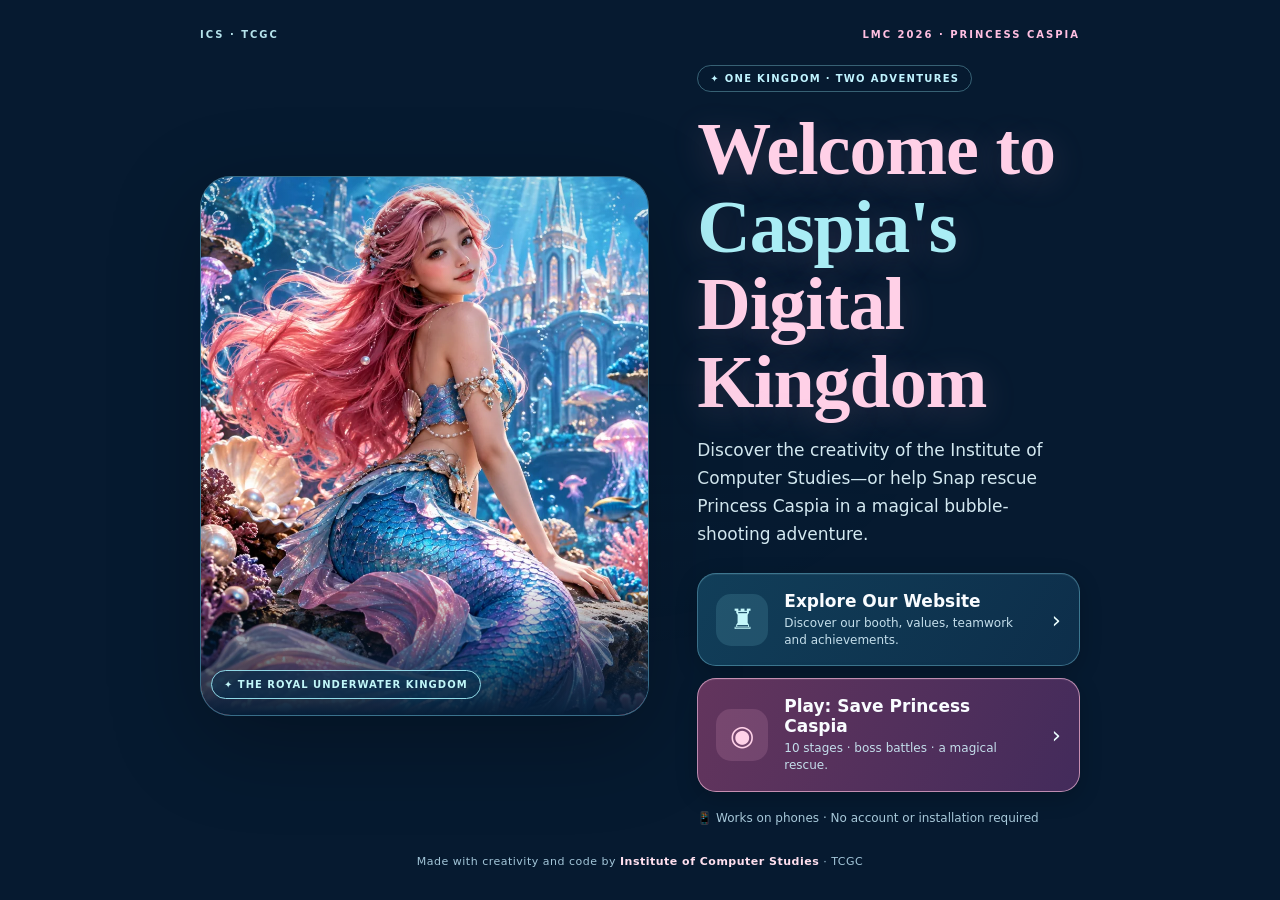
==== index.html @ 9cb760ee "Initial Caspia V12.2 OpenCode project" ====
<!doctype html><html lang="en"><head><meta charset="utf-8"><meta name="viewport" content="width=device-width,initial-scale=1,viewport-fit=cover"><meta name="theme-color" content="#051d33"><title>Caspia's Digital Kingdom | ICS · TCGC</title><style>
:root{color-scheme:dark;--pink:#ffd0e7;--aqua:#b4f0f7}*{box-sizing:border-box}html,body{margin:0;min-height:100%;font-family:system-ui,-apple-system,"Segoe UI",sans-serif;color:#f1fbff;background:#06182c}body{overflow-x:hidden;background:radial-gradient(ellipse at 40% -20%,#2d769b,transparent 70%),linear-gradient(150deg,#06182c,#0c2a46 60%,#0c1d38)}body:before{content:"";position:fixed;inset:0;pointer-events:none;background:repeating-radial-gradient(circle at 52% 90%,transparent 0 38px,#9feaff08 39px 40px);mask-image:linear-gradient(to top,#000,transparent 60%)}.portal{width:min(980px,100%);margin:0 auto;min-height:100dvh;padding:22px clamp(17px,5vw,50px) 25px;display:flex;flex-direction:column;justify-content:center}.topline{display:flex;align-items:center;justify-content:space-between;gap:12px;font-size:10px;letter-spacing:2px;color:#b5e3eb;font-weight:800;text-transform:uppercase}.topline span:last-child{color:#ffbfe1}.stage{margin:25px auto 14px;width:100%;display:grid;grid-template-columns:1.08fr .92fr;gap:clamp(14px,4vw,48px);align-items:center}.hero-image{position:relative;isolation:isolate;display:flex;justify-content:center;align-items:center;aspect-ratio:4/4.8;max-height:640px;overflow:hidden;border-radius:31px;background:radial-gradient(circle,#236a83,#0a2c4d);border:1px solid #88d9e85c;box-shadow:inset 0 0 80px #57c8d626,0 25px 90px #0004}.hero-image:after{content:"";position:absolute;inset:0;background:linear-gradient(0deg,#061e38 0%,transparent 25%,transparent 80%,#0e3f5a25);pointer-events:none}.hero-image img{width:100%;height:100%;object-fit:cover;object-position:50% 25%;filter:saturate(1.03)}.hero-image .gem{position:absolute;left:10px;bottom:16px;z-index:2;display:flex;align-items:center;gap:6px;padding:8px 12px;background:#082c4ba8;border:1px solid #90d8e6;border-radius:100px;font-size:10px;letter-spacing:1px;font-weight:850;color:#c1f6f8}.bubble{position:fixed;border:1px solid #a8eefe42;border-radius:50%;pointer-events:none;animation:float 12s linear infinite;bottom:-50px;left:var(--x);width:var(--s);height:var(--s);animation-delay:var(--d);z-index:3;box-shadow:inset 6px 6px 10px #fff1}@keyframes float{to{transform:translateY(-125vh) translateX(60px)}}.hero-copy .label{font-size:11px;letter-spacing:3px;font-weight:850;color:#a6eaf1;text-transform:uppercase}.hero-copy h1{font-family:Georgia,'Times New Roman',serif;color:var(--pink);font-size:clamp(41px,5.8vw,74px);line-height:1.05;letter-spacing:-1px;margin:14px 0 14px;text-wrap:balance;text-shadow:0 6px 35px #ff9dc02d}.hero-copy h1 em{font-style:normal;color:#a9edf5}.hero-copy>p{color:#d4e9f1;font-size:clamp(13px,2vw,17px);line-height:1.65;margin:0 0 25px;max-width:450px}.choices{display:grid;gap:12px}.choice{position:relative;display:flex;align-items:center;gap:16px;padding:17px 18px;text-decoration:none;color:#f9fcff;border-radius:19px;background:linear-gradient(120deg,#113e59,#0d2e4a);border:1px solid #79c9dd6b;box-shadow:inset 0 1px 0 #fff1,0 6px 22px #0003;transition:transform .2s,border-color .2s,box-shadow .2s}.choice:active{transform:scale(.98)}.choice:hover,.choice:focus-visible{transform:translateY(-2px);border-color:#cbf3fc;box-shadow:0 8px 36px #61d0fa36}.choice.game{background:linear-gradient(115deg,#63355d,#432b5b);border-color:#ffc3e1a3}.choice.game:hover{border-color:#ffe3f1;box-shadow:0 8px 36px #ff96d94d}.ico{width:52px;height:52px;flex-shrink:0;border-radius:15px;display:grid;place-items:center;background:#81d9e725;color:#c4f7fb;font-size:28px}.game .ico{background:#ffb4da24;color:#ffd1e8}.choice strong{display:block;font-size:17px}.choice small{display:block;font-size:12px;color:#c4deeb;margin-top:4px;line-height:1.4}.chevron{margin-left:auto;font-size:23px;color:#ecffff}.footer{margin-top:14px;font-size:11px;letter-spacing:.5px;text-align:center;color:#a3c6d9}.footer strong{color:#ffe0ef}.tiny{font-size:12px;color:#a9cadb;margin-top:17px;line-height:1.5}.badge{display:inline-flex;gap:6px;align-items:center;color:#c0f4ff;font-size:10px;letter-spacing:1.3px;font-weight:850;text-transform:uppercase;border:1px solid #89d6e360;border-radius:100px;padding:7px 12px;margin-bottom:5px}
@media(max-width:680px){.portal{padding:13px 18px 23px;justify-content:flex-start}.topline{letter-spacing:1.1px;font-size:9px}.stage{display:flex;flex-direction:column;gap:14px;margin:16px 0 0}.hero-image{width:min(92%,350px);height:clamp(210px,38dvh,345px);aspect-ratio:auto;border-radius:23px}.hero-image img{object-position:50% 31%}.hero-image .gem{font-size:9px}.hero-copy{width:100%;text-align:center}.hero-copy h1{font-size:clamp(32px,8.5vw,46px);margin:8px 0}.hero-copy .label{font-size:9px}.hero-copy>p{font-size:13px;line-height:1.4;margin:9px auto 16px;max-width:380px}.choices{gap:9px}.choice{padding:12px 15px;text-align:left;border-radius:15px;gap:12px}.ico{width:43px;height:43px;font-size:23px}.choice strong{font-size:15px}.choice small{font-size:11px}.tiny{font-size:10px;margin:12px 0 0}.footer{margin:10px 0 0}}@media(max-height:680px) and (max-width:680px){.hero-image{height:27dvh;min-height:156px}.portal{padding-top:8px}.stage{margin-top:10px}.hero-copy h1{font-size:32px}.hero-copy>p{margin-bottom:10px}.choice{padding:8px 12px}.ico{width:38px;height:38px}}@media(prefers-reduced-motion:reduce){.bubble{display:none}.choice{transition:none}}


/* V12.1 · Cinematic welcome refinements */
body{background:#061a30}
body:before{content:'';pointer-events:none;position:fixed;inset:0;z-index:0;background:radial-gradient(ellipse at 48% 28%,#7de4ef11,transparent 44%);animation:welcome-aura 8s ease-in-out infinite alternate}
@keyframes welcome-aura{to{opacity:.38;transform:scale(1.1)}}
a[href*="game.html"]{transition:transform .22s ease,box-shadow .22s ease,filter .22s ease}
a[href*="game.html"]:hover{transform:translateY(-4px);filter:brightness(1.1);box-shadow:0 15px 40px #ff9ac655}
@media(prefers-reduced-motion:reduce){body:before{animation:none}a[href*="game.html"]{transition:none}}

</style></head><body>
<div class="bubble" style="--x:12%;--s:27px;--d:-4s"></div><div class="bubble" style="--x:79%;--s:17px;--d:-7s"></div><div class="bubble" style="--x:45%;--s:34px;--d:-10s"></div>
<main class="portal"><div class="topline"><span>ICS · TCGC</span><span>LMC 2026 · PRINCESS CASPIA</span></div><div class="stage"><div class="hero-image"><img src="[data-uri]" alt="Princess Caspia with long pink hair and a blue outfit in her glowing underwater kingdom"/><div class="gem">✦ THE ROYAL UNDERWATER KINGDOM</div></div><div class="hero-copy"><span class="badge">✦ ONE KINGDOM · TWO ADVENTURES</span><h1>Welcome to<br/><em>Caspia's</em><br/>Digital Kingdom</h1><p>Discover the creativity of the Institute of Computer Studies—or help Snap rescue Princess Caspia in a magical bubble-shooting adventure.</p><nav class="choices" aria-label="Choose your adventure"><a class="choice" href="kingdom.html"><span class="ico" aria-hidden="true">♜</span><span><strong>Explore Our Website</strong><small>Discover our booth, values, teamwork and achievements.</small></span><span class="chevron" aria-hidden="true">›</span></a><a class="choice game" href="game.html"><span class="ico" aria-hidden="true">◉</span><span><strong>Play: Save Princess Caspia</strong><small>10 stages · boss battles · a magical rescue.</small></span><span class="chevron" aria-hidden="true">›</span></a></nav><div class="tiny">📱 Works on phones · No account or installation required</div></div></div><footer class="footer">Made with creativity and code by <strong>Institute of Computer Studies</strong> · TCGC</footer></main></body></html>
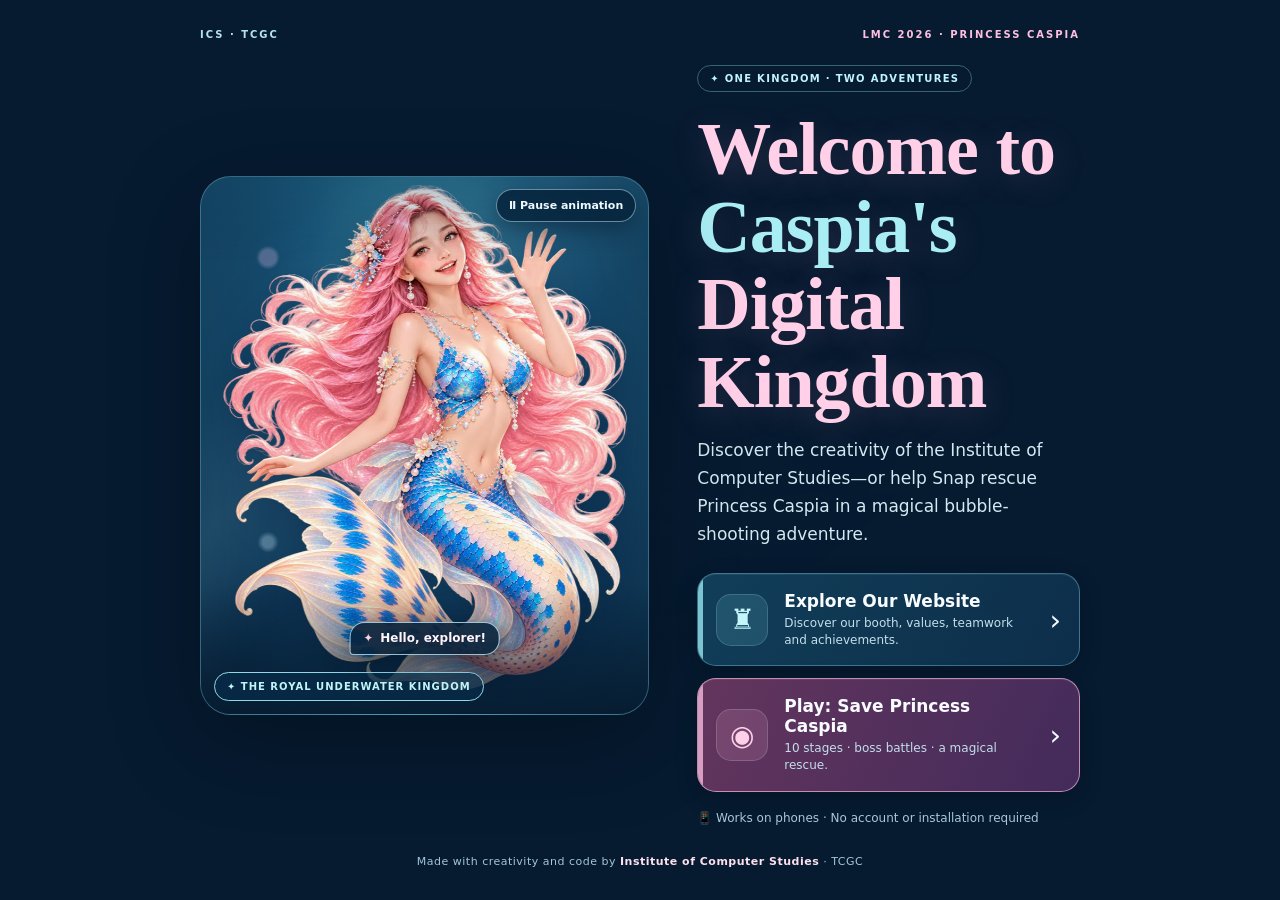
==== commit 9d181b52: "Launch Caspia Digital Kingdom V14.5" ====
--- a/index.html
+++ b/index.html
@@ -1,4 +1,5 @@
-<!doctype html><html lang="en"><head><meta charset="utf-8"><meta name="viewport" content="width=device-width,initial-scale=1,viewport-fit=cover"><meta name="theme-color" content="#051d33"><title>Caspia's Digital Kingdom | ICS · TCGC</title><style>
+<!DOCTYPE html>
+<html lang="en"><head><meta charset="utf-8"/><meta content="width=device-width,initial-scale=1,viewport-fit=cover" name="viewport"/><meta content="#051d33" name="theme-color"/><title>Caspia's Digital Kingdom | ICS · TCGC</title><style>
 :root{color-scheme:dark;--pink:#ffd0e7;--aqua:#b4f0f7}*{box-sizing:border-box}html,body{margin:0;min-height:100%;font-family:system-ui,-apple-system,"Segoe UI",sans-serif;color:#f1fbff;background:#06182c}body{overflow-x:hidden;background:radial-gradient(ellipse at 40% -20%,#2d769b,transparent 70%),linear-gradient(150deg,#06182c,#0c2a46 60%,#0c1d38)}body:before{content:"";position:fixed;inset:0;pointer-events:none;background:repeating-radial-gradient(circle at 52% 90%,transparent 0 38px,#9feaff08 39px 40px);mask-image:linear-gradient(to top,#000,transparent 60%)}.portal{width:min(980px,100%);margin:0 auto;min-height:100dvh;padding:22px clamp(17px,5vw,50px) 25px;display:flex;flex-direction:column;justify-content:center}.topline{display:flex;align-items:center;justify-content:space-between;gap:12px;font-size:10px;letter-spacing:2px;color:#b5e3eb;font-weight:800;text-transform:uppercase}.topline span:last-child{color:#ffbfe1}.stage{margin:25px auto 14px;width:100%;display:grid;grid-template-columns:1.08fr .92fr;gap:clamp(14px,4vw,48px);align-items:center}.hero-image{position:relative;isolation:isolate;display:flex;justify-content:center;align-items:center;aspect-ratio:4/4.8;max-height:640px;overflow:hidden;border-radius:31px;background:radial-gradient(circle,#236a83,#0a2c4d);border:1px solid #88d9e85c;box-shadow:inset 0 0 80px #57c8d626,0 25px 90px #0004}.hero-image:after{content:"";position:absolute;inset:0;background:linear-gradient(0deg,#061e38 0%,transparent 25%,transparent 80%,#0e3f5a25);pointer-events:none}.hero-image img{width:100%;height:100%;object-fit:cover;object-position:50% 25%;filter:saturate(1.03)}.hero-image .gem{position:absolute;left:10px;bottom:16px;z-index:2;display:flex;align-items:center;gap:6px;padding:8px 12px;background:#082c4ba8;border:1px solid #90d8e6;border-radius:100px;font-size:10px;letter-spacing:1px;font-weight:850;color:#c1f6f8}.bubble{position:fixed;border:1px solid #a8eefe42;border-radius:50%;pointer-events:none;animation:float 12s linear infinite;bottom:-50px;left:var(--x);width:var(--s);height:var(--s);animation-delay:var(--d);z-index:3;box-shadow:inset 6px 6px 10px #fff1}@keyframes float{to{transform:translateY(-125vh) translateX(60px)}}.hero-copy .label{font-size:11px;letter-spacing:3px;font-weight:850;color:#a6eaf1;text-transform:uppercase}.hero-copy h1{font-family:Georgia,'Times New Roman',serif;color:var(--pink);font-size:clamp(41px,5.8vw,74px);line-height:1.05;letter-spacing:-1px;margin:14px 0 14px;text-wrap:balance;text-shadow:0 6px 35px #ff9dc02d}.hero-copy h1 em{font-style:normal;color:#a9edf5}.hero-copy>p{color:#d4e9f1;font-size:clamp(13px,2vw,17px);line-height:1.65;margin:0 0 25px;max-width:450px}.choices{display:grid;gap:12px}.choice{position:relative;display:flex;align-items:center;gap:16px;padding:17px 18px;text-decoration:none;color:#f9fcff;border-radius:19px;background:linear-gradient(120deg,#113e59,#0d2e4a);border:1px solid #79c9dd6b;box-shadow:inset 0 1px 0 #fff1,0 6px 22px #0003;transition:transform .2s,border-color .2s,box-shadow .2s}.choice:active{transform:scale(.98)}.choice:hover,.choice:focus-visible{transform:translateY(-2px);border-color:#cbf3fc;box-shadow:0 8px 36px #61d0fa36}.choice.game{background:linear-gradient(115deg,#63355d,#432b5b);border-color:#ffc3e1a3}.choice.game:hover{border-color:#ffe3f1;box-shadow:0 8px 36px #ff96d94d}.ico{width:52px;height:52px;flex-shrink:0;border-radius:15px;display:grid;place-items:center;background:#81d9e725;color:#c4f7fb;font-size:28px}.game .ico{background:#ffb4da24;color:#ffd1e8}.choice strong{display:block;font-size:17px}.choice small{display:block;font-size:12px;color:#c4deeb;margin-top:4px;line-height:1.4}.chevron{margin-left:auto;font-size:23px;color:#ecffff}.footer{margin-top:14px;font-size:11px;letter-spacing:.5px;text-align:center;color:#a3c6d9}.footer strong{color:#ffe0ef}.tiny{font-size:12px;color:#a9cadb;margin-top:17px;line-height:1.5}.badge{display:inline-flex;gap:6px;align-items:center;color:#c0f4ff;font-size:10px;letter-spacing:1.3px;font-weight:850;text-transform:uppercase;border:1px solid #89d6e360;border-radius:100px;padding:7px 12px;margin-bottom:5px}
 @media(max-width:680px){.portal{padding:13px 18px 23px;justify-content:flex-start}.topline{letter-spacing:1.1px;font-size:9px}.stage{display:flex;flex-direction:column;gap:14px;margin:16px 0 0}.hero-image{width:min(92%,350px);height:clamp(210px,38dvh,345px);aspect-ratio:auto;border-radius:23px}.hero-image img{object-position:50% 31%}.hero-image .gem{font-size:9px}.hero-copy{width:100%;text-align:center}.hero-copy h1{font-size:clamp(32px,8.5vw,46px);margin:8px 0}.hero-copy .label{font-size:9px}.hero-copy>p{font-size:13px;line-height:1.4;margin:9px auto 16px;max-width:380px}.choices{gap:9px}.choice{padding:12px 15px;text-align:left;border-radius:15px;gap:12px}.ico{width:43px;height:43px;font-size:23px}.choice strong{font-size:15px}.choice small{font-size:11px}.tiny{font-size:10px;margin:12px 0 0}.footer{margin:10px 0 0}}@media(max-height:680px) and (max-width:680px){.hero-image{height:27dvh;min-height:156px}.portal{padding-top:8px}.stage{margin-top:10px}.hero-copy h1{font-size:32px}.hero-copy>p{margin-bottom:10px}.choice{padding:8px 12px}.ico{width:38px;height:38px}}@media(prefers-reduced-motion:reduce){.bubble{display:none}.choice{transition:none}}
 
@@ -11,6 +12,65 @@
 a[href*="game.html"]:hover{transform:translateY(-4px);filter:brightness(1.1);box-shadow:0 15px 40px #ff9ac655}
 @media(prefers-reduced-motion:reduce){body:before{animation:none}a[href*="game.html"]{transition:none}}
 
+
+
+/* V14.4: living homepage — pose sequence and welcoming calls to action. */
+.hero-image{background:radial-gradient(ellipse at 50% 18%,#3b8ba2 0%,#1a5578 37%,#07223f 100%);contain:layout paint;}
+.hero-image::before{content:"";position:absolute;inset:0;z-index:0;background:
+ radial-gradient(circle at 15% 15%,#ffccf842 0 1.3%,transparent 2%),
+ radial-gradient(circle at 82% 31%,#b3f6ff77 0 .9%,transparent 1.5%),
+ radial-gradient(circle at 15% 68%,#c8edff5c 0 1%,transparent 2%),
+ radial-gradient(circle at 75% 77%,#ffffff4d 0 1.7%,transparent 2%),
+ linear-gradient(135deg,transparent 23%,#b2f1ff16 37%,transparent 53%);pointer-events:none}
+.hero-image:after{z-index:2;background:linear-gradient(0deg,#05182bd6,transparent 24%,transparent 84%,#0c37564a)}
+.hero-image .caspia-pose{position:absolute;inset:0;display:block;width:100%;height:100%;object-fit:contain;object-position:center 53%;padding:8px 0 24px;opacity:0;pointer-events:none;z-index:1;transform:translate3d(0,10px,0) scale(.976);transition:opacity .66s ease,transform 1.15s cubic-bezier(.22,.61,.36,1);filter:drop-shadow(0 18px 22px #061c3a7a);will-change:opacity,transform;}
+.hero-image .caspia-pose.is-active{opacity:1;transform:translate3d(0,0,0) scale(1)}
+.hero-image .caspia-pose.is-active[data-pose="wave"]{animation:caspia-wiggle 2.2s ease-in-out both}
+.hero-image .caspia-pose.is-active[data-pose="comb"]{animation:caspia-hair-sway 2.4s ease-in-out both}
+@keyframes caspia-wiggle{0%,100%{transform:translate3d(0,0,0) rotate(0)}28%{transform:translate3d(0,-5px,0) rotate(-1deg)}63%{transform:translate3d(0,-7px,0) rotate(.9deg)}}
+@keyframes caspia-hair-sway{0%,100%{transform:translate3d(0,0,0)}50%{transform:translate3d(0,-7px,0) rotate(.5deg)}}
+.caspia-greeting{position:absolute;bottom:59px;left:50%;translate:-50% 0;z-index:4;max-width:calc(100% - 30px);width:max-content;padding:8px 13px;border:1px solid #c9efffc4;border-radius:15px 15px 15px 4px;background:#08243de6;color:#fff4fa;font-size:12px;font-weight:700;box-shadow:0 6px 25px #00152788;line-height:1.25;text-align:center;text-wrap:balance;pointer-events:none}
+.caspia-greeting:before{content:'✦';margin-right:7px;color:#ffcedf}
+.caspia-motion-control{position:absolute;top:12px;right:12px;z-index:5;border:1px solid #c1ebff81;background:#06233cdc;color:#effaff;border-radius:100px;padding:9px 12px;font:750 11px system-ui;cursor:pointer;box-shadow:0 8px 22px #06182b77}
+.caspia-motion-control:hover,.caspia-motion-control:focus-visible{background:#165578;outline:2px solid #c3eafa;outline-offset:2px}
+.hero-image .gem{z-index:4;left:13px;bottom:13px}
+.choice{overflow:hidden;isolation:isolate;min-height:92px;outline-offset:4px;}
+.choice::before{content:"";position:absolute;inset:0 auto 0 0;width:5px;background:#9ff0fa;opacity:.75;transition:width .2s,opacity .2s;z-index:-1}
+.choice.game::before{background:#ffc2e5}
+.choice::after{content:"";position:absolute;top:-60%;left:-130%;height:240%;width:60%;background:linear-gradient(90deg,transparent,#ffffff0d,transparent);transform:rotate(15deg);transition:left .5s ease;pointer-events:none}
+.choice:hover::after,.choice:focus-visible::after{left:130%}
+.choice .ico{transition:transform .22s ease,box-shadow .22s ease;border:1px solid #d5fdff2a}
+.choice:hover .ico,.choice:focus-visible .ico{transform:scale(1.06);box-shadow:0 0 20px #8beaf331}
+.choice .chevron{transition:transform .22s ease;color:#f3fcff;font-size:29px}
+.choice:hover .chevron,.choice:focus-visible .chevron{transform:translateX(5px)}
+.choice:focus-visible{outline:3px solid #f4e8ff}
+.hero-copy>.tiny{text-align:left}
+@media(max-width:680px){.hero-image .caspia-pose{object-position:center 48%;padding:2px 0 14px}.caspia-greeting{bottom:47px;font-size:10px;padding:6px 10px}.caspia-motion-control{top:8px;right:8px;padding:7px 9px;font-size:10px}.choice{min-height:69px}.hero-copy>.tiny{text-align:center}}
+@media(max-height:680px) and (max-width:680px){.caspia-greeting{bottom:35px}.hero-image .gem{padding:5px 8px;bottom:5px}}
+@media(prefers-reduced-motion:reduce){.hero-image .caspia-pose{transition:none!important;animation:none!important;will-change:auto!important}.choice:before,.choice:after,.choice .ico,.choice .chevron{transition:none!important}}
 </style></head><body>
 <div class="bubble" style="--x:12%;--s:27px;--d:-4s"></div><div class="bubble" style="--x:79%;--s:17px;--d:-7s"></div><div class="bubble" style="--x:45%;--s:34px;--d:-10s"></div>
-<main class="portal"><div class="topline"><span>ICS · TCGC</span><span>LMC 2026 · PRINCESS CASPIA</span></div><div class="stage"><div class="hero-image"><img src="[data-uri]